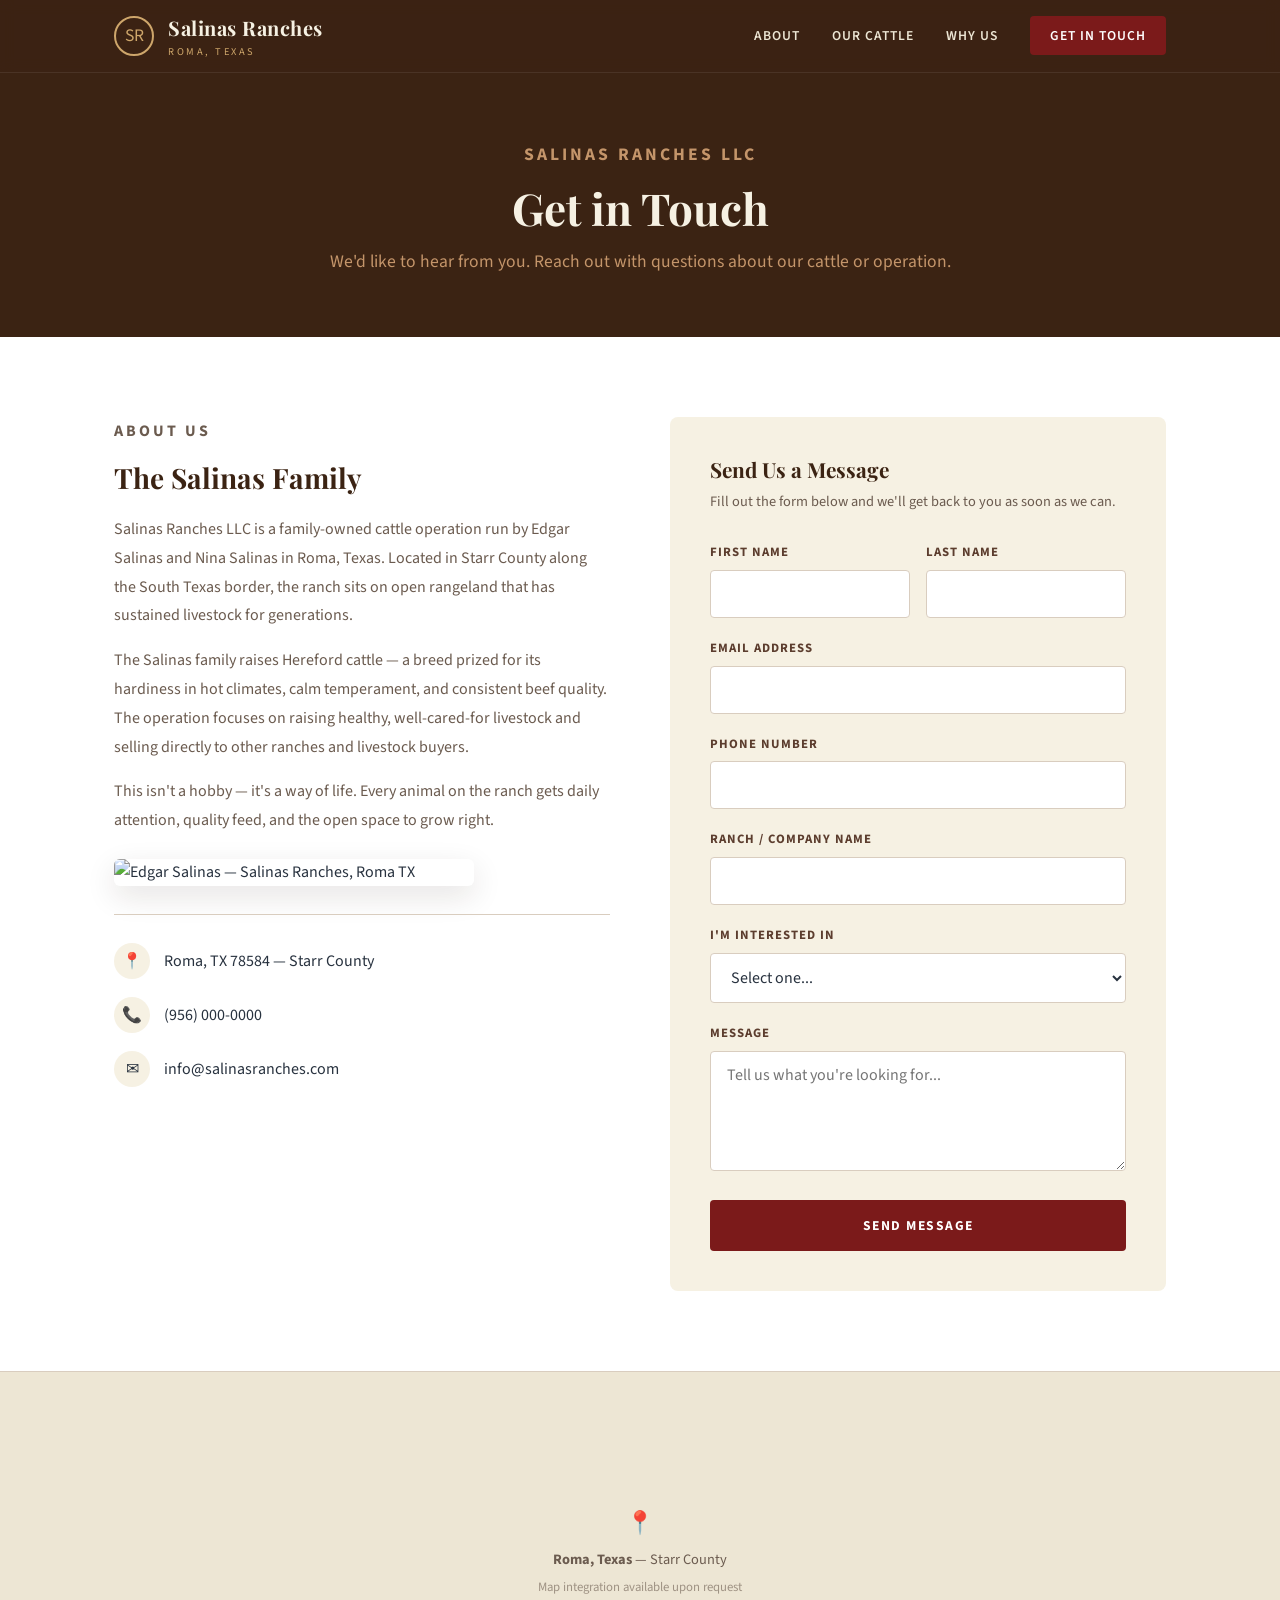
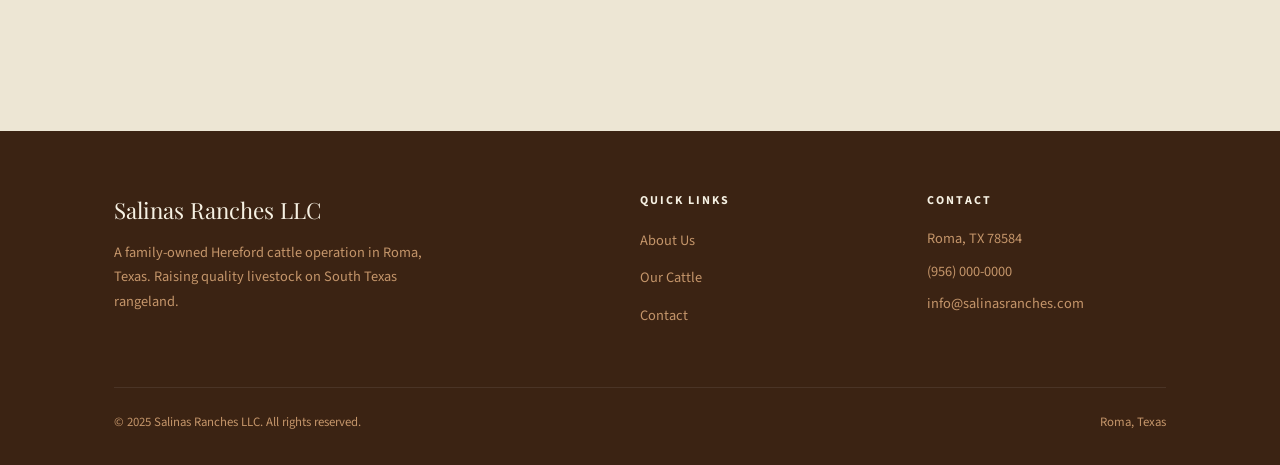
==== contact.html @ a9dc79f1 "feat: initial Salinas Ranches LLC website Two-page static site for a family-owned Hereford cattle ra" ====
<!DOCTYPE html>
<html lang="en">
<head>
  <meta charset="UTF-8">
  <meta name="viewport" content="width=device-width, initial-scale=1.0">
  <title>Contact Us — Salinas Ranches LLC | Roma, Texas</title>
  <meta name="description" content="Get in touch with Salinas Ranches LLC in Roma, Texas. Inquiries about Hereford cattle, livestock sales, and ranch operations.">

  <!-- Fonts -->
  <link rel="preconnect" href="https://fonts.googleapis.com">
  <link rel="preconnect" href="https://fonts.gstatic.com" crossorigin>
  <link href="https://fonts.googleapis.com/css2?family=Playfair+Display:wght@400;700&family=Source+Sans+3:wght@400;600;700&display=swap" rel="stylesheet">

  <link rel="stylesheet" href="css/style.css">
</head>
<body>

  <!-- ========== HEADER ========== -->
  <header class="site-header">
    <nav class="nav container">
      <a href="index.html" class="nav-brand">
        <div class="nav-brand-icon">SR</div>
        <div>
          <span class="nav-brand-text">Salinas Ranches</span>
          <span class="nav-brand-sub">Roma, Texas</span>
        </div>
      </a>

      <button class="nav-toggle" aria-label="Toggle navigation" onclick="document.querySelector('.nav-links').classList.toggle('open')">
        <span></span><span></span><span></span>
      </button>

      <ul class="nav-links">
        <li><a href="index.html#about">About</a></li>
        <li><a href="index.html#cattle">Our Cattle</a></li>
        <li><a href="index.html#values">Why Us</a></li>
        <li><a href="contact.html" class="nav-cta active">Get in Touch</a></li>
      </ul>
    </nav>
  </header>

  <!-- ========== PAGE HEADER ========== -->
  <section class="page-header">
    <div class="container">
      <p class="section-label">Salinas Ranches LLC</p>
      <h1>Get in Touch</h1>
      <p>We'd like to hear from you. Reach out with questions about our cattle or operation.</p>
    </div>
  </section>

  <!-- ========== CONTACT CONTENT ========== -->
  <section class="contact-section">
    <div class="container contact-grid">

      <!-- Left: About / Info -->
      <div class="contact-about">
        <p class="section-label">About Us</p>
        <h2>The Salinas Family</h2>
        <p>Salinas Ranches LLC is a family-owned cattle operation run by Edgar Salinas and Nina Salinas in Roma, Texas. Located in Starr County along the South Texas border, the ranch sits on open rangeland that has sustained livestock for generations.</p>
        <p>The Salinas family raises Hereford cattle — a breed prized for its hardiness in hot climates, calm temperament, and consistent beef quality. The operation focuses on raising healthy, well-cared-for livestock and selling directly to other ranches and livestock buyers.</p>
        <p>This isn't a hobby — it's a way of life. Every animal on the ranch gets daily attention, quality feed, and the open space to grow right.</p>

        <img src="images/heritage-edgar.jpg" alt="Edgar Salinas — Salinas Ranches, Roma TX" style="max-width: 360px;">

        <div class="contact-info-list">
          <div class="contact-info-item">
            <div class="icon">&#128205;</div>
            <span>Roma, TX 78584 &mdash; Starr County</span>
          </div>
          <div class="contact-info-item">
            <div class="icon">&#128222;</div>
            <span>(956) 000-0000</span>
          </div>
          <div class="contact-info-item">
            <div class="icon">&#9993;</div>
            <span>info@salinasranches.com</span>
          </div>
        </div>
      </div>

      <!-- Right: Contact Form -->
      <div class="contact-form-wrap">
        <h3>Send Us a Message</h3>
        <p>Fill out the form below and we'll get back to you as soon as we can.</p>

        <form id="contact-form" onsubmit="handleSubmit(event)">
          <div class="form-row">
            <div class="form-group">
              <label for="first-name">First Name</label>
              <input type="text" id="first-name" name="first_name" required>
            </div>
            <div class="form-group">
              <label for="last-name">Last Name</label>
              <input type="text" id="last-name" name="last_name" required>
            </div>
          </div>

          <div class="form-group">
            <label for="email">Email Address</label>
            <input type="email" id="email" name="email" required>
          </div>

          <div class="form-group">
            <label for="phone">Phone Number</label>
            <input type="tel" id="phone" name="phone">
          </div>

          <div class="form-group">
            <label for="company">Ranch / Company Name</label>
            <input type="text" id="company" name="company">
          </div>

          <div class="form-group">
            <label for="interest">I'm Interested In</label>
            <select id="interest" name="interest">
              <option value="" disabled selected>Select one...</option>
              <option value="buying">Buying Cattle</option>
              <option value="general">General Inquiry</option>
              <option value="partnership">Business Partnership</option>
              <option value="other">Other</option>
            </select>
          </div>

          <div class="form-group">
            <label for="message">Message</label>
            <textarea id="message" name="message" placeholder="Tell us what you're looking for..." required></textarea>
          </div>

          <button type="submit" class="btn-submit">Send Message</button>
        </form>

        <div id="form-success" style="display:none; text-align:center; padding: 40px 20px;">
          <div style="font-size: 2.5rem; margin-bottom: 16px;">&#10003;</div>
          <h3 style="margin-bottom: 8px;">Message Sent</h3>
          <p style="color: #6B5B4F;">Thank you for reaching out. We'll get back to you shortly.</p>
        </div>
      </div>

    </div>
  </section>

  <!-- ========== MAP PLACEHOLDER ========== -->
  <section class="map-section">
    <div style="text-align:center;">
      <p style="font-size: 1.4rem; margin-bottom: 6px;">&#128205;</p>
      <p><strong>Roma, Texas</strong> &mdash; Starr County</p>
      <p style="font-size: 0.8rem; margin-top: 4px; opacity: 0.6;">Map integration available upon request</p>
    </div>
  </section>

  <!-- ========== FOOTER ========== -->
  <footer class="site-footer">
    <div class="container">
      <div class="footer-grid">
        <div>
          <div class="footer-brand">Salinas Ranches LLC</div>
          <p class="footer-desc">A family-owned Hereford cattle operation in Roma, Texas. Raising quality livestock on South Texas rangeland.</p>
        </div>

        <div>
          <div class="footer-heading">Quick Links</div>
          <ul class="footer-links">
            <li><a href="index.html#about">About Us</a></li>
            <li><a href="index.html#cattle">Our Cattle</a></li>
            <li><a href="contact.html">Contact</a></li>
          </ul>
        </div>

        <div>
          <div class="footer-heading">Contact</div>
          <div class="footer-contact-item">Roma, TX 78584</div>
          <div class="footer-contact-item">(956) 000-0000</div>
          <div class="footer-contact-item">info@salinasranches.com</div>
        </div>
      </div>

      <div class="footer-bottom">
        <span>&copy; 2025 Salinas Ranches LLC. All rights reserved.</span>
        <span>Roma, Texas</span>
      </div>
    </div>
  </footer>

  <script>
    function handleSubmit(e) {
      e.preventDefault();
      // In production, this would send to a backend or service like Formspree
      document.getElementById('contact-form').style.display = 'none';
      document.getElementById('form-success').style.display = 'block';
    }
  </script>

</body>
</html>
---- css/style.css ----
/* ===================================================
   Salinas Ranches LLC — Roma, Texas
   =================================================== */

/* --- Reset & Base --- */
*, *::before, *::after {
  margin: 0;
  padding: 0;
  box-sizing: border-box;
}

:root {
  --brown-dark: #3B2313;
  --brown: #5C3D2E;
  --brown-medium: #8B5E3C;
  --brown-light: #C4956A;
  --maroon: #7B1A1A;
  --maroon-dark: #5A1010;
  --maroon-light: #9B2C2C;
  --gold: #CEA66B;
  --sage: #a09a7d;
  --cream: #F6F1E3;
  --cream-dark: #EDE6D4;
  --white: #FFFFFF;
  --text: #28323F;
  --text-light: #6B5B4F;
  --border: #D9CDBF;
}

html {
  scroll-behavior: smooth;
  font-size: 16px;
}

body {
  font-family: 'Source Sans 3', 'Segoe UI', sans-serif;
  color: var(--text);
  background: var(--cream);
  background-image: url("data:image/svg+xml,%3Csvg width='40' height='40' xmlns='http://www.w3.org/2000/svg'%3E%3Cfilter id='n'%3E%3CfeTurbulence type='fractalNoise' baseFrequency='0.9' numOctaves='4' stitchTiles='stitch'/%3E%3C/filter%3E%3Crect width='100%25' height='100%25' filter='url(%23n)' opacity='0.03'/%3E%3C/svg%3E");
  line-height: 1.7;
  -webkit-font-smoothing: antialiased;
}

img {
  max-width: 100%;
  height: auto;
  display: block;
}

a {
  color: var(--brown-medium);
  text-decoration: none;
  transition: color 0.2s;
}

a:hover {
  color: var(--maroon);
}

h1, h2, h3, h4 {
  font-family: 'Playfair Display', Georgia, serif;
  font-weight: 700;
  line-height: 1.2;
  color: var(--brown-dark);
}

/* --- Utility --- */
.container {
  max-width: 1100px;
  margin: 0 auto;
  padding: 0 24px;
}

.section-label {
  font-family: 'Source Sans 3', sans-serif;
  font-size: 0.75rem;
  font-weight: 700;
  letter-spacing: 3px;
  text-transform: uppercase;
  color: var(--maroon);
  margin-bottom: 12px;
}

.section-heading {
  font-size: 2.25rem;
  margin-bottom: 20px;
}

.section-divider {
  width: 60px;
  height: 3px;
  background: var(--gold);
  border: none;
  margin-bottom: 32px;
}

/* ===================================================
   HEADER / NAV
   =================================================== */
.site-header {
  position: fixed;
  top: 0;
  left: 0;
  right: 0;
  z-index: 100;
  background: rgba(59, 35, 19, 0.95);
  backdrop-filter: blur(8px);
  border-bottom: 1px solid rgba(255,255,255,0.08);
}

.nav {
  display: flex;
  align-items: center;
  justify-content: space-between;
  height: 72px;
}

.nav-brand {
  display: flex;
  align-items: center;
  gap: 14px;
  color: var(--cream);
  text-decoration: none;
}

.nav-brand-icon {
  width: 40px;
  height: 40px;
  border: 2px solid var(--gold);
  border-radius: 50%;
  display: flex;
  align-items: center;
  justify-content: center;
  font-size: 1.1rem;
  color: var(--gold);
}

.nav-brand-text {
  font-family: 'Playfair Display', Georgia, serif;
  font-size: 1.25rem;
  font-weight: 700;
  letter-spacing: 0.5px;
}

.nav-brand-sub {
  font-family: 'Source Sans 3', sans-serif;
  font-size: 0.65rem;
  letter-spacing: 2.5px;
  text-transform: uppercase;
  color: var(--gold);
  display: block;
  margin-top: -2px;
}

.nav-links {
  display: flex;
  align-items: center;
  gap: 32px;
  list-style: none;
}

.nav-links a {
  color: var(--cream-dark);
  font-size: 0.85rem;
  font-weight: 600;
  letter-spacing: 1px;
  text-transform: uppercase;
  padding: 4px 0;
  border-bottom: 2px solid transparent;
  transition: all 0.2s;
}

.nav-links a:hover,
.nav-links a.active {
  color: var(--white);
  border-bottom-color: var(--gold);
}

.nav-cta {
  background: var(--maroon) !important;
  color: var(--white) !important;
  padding: 10px 20px !important;
  border-radius: 4px;
  border-bottom: none !important;
}

.nav-cta:hover {
  background: var(--maroon-dark) !important;
}

/* Mobile nav toggle */
.nav-toggle {
  display: none;
  background: none;
  border: none;
  cursor: pointer;
  padding: 8px;
}

.nav-toggle span {
  display: block;
  width: 24px;
  height: 2px;
  background: var(--cream);
  margin: 5px 0;
  transition: all 0.3s;
}

/* ===================================================
   HERO
   =================================================== */
.hero {
  position: relative;
  min-height: 100vh;
  display: flex;
  align-items: center;
  overflow: hidden;
  background: var(--brown-dark);
}

.hero-bg {
  position: absolute;
  inset: 0;
  background-image: url('../images/hero-cattle.jpg');
  background-size: cover;
  background-position: center 40%;
  filter: brightness(0.45);
}

.hero-content {
  position: relative;
  z-index: 2;
  max-width: 680px;
  padding-top: 72px;
}

.hero-label {
  font-family: 'Source Sans 3', sans-serif;
  font-size: 0.75rem;
  font-weight: 700;
  letter-spacing: 4px;
  text-transform: uppercase;
  color: var(--gold);
  margin-bottom: 20px;
}

.hero h1 {
  font-size: 3.5rem;
  color: var(--white);
  margin-bottom: 24px;
  line-height: 1.1;
}

.hero p {
  font-size: 1.2rem;
  color: rgba(255,255,255,0.8);
  line-height: 1.7;
  margin-bottom: 36px;
  max-width: 520px;
}

.hero-actions {
  display: flex;
  gap: 16px;
  flex-wrap: wrap;
}

.btn {
  display: inline-block;
  padding: 14px 32px;
  font-family: 'Source Sans 3', sans-serif;
  font-size: 0.85rem;
  font-weight: 700;
  letter-spacing: 1.5px;
  text-transform: uppercase;
  border-radius: 4px;
  cursor: pointer;
  transition: all 0.25s;
  border: none;
  text-align: center;
}

.btn-primary {
  background: var(--maroon);
  color: var(--white);
}

.btn-primary:hover {
  background: var(--maroon-dark);
  color: var(--white);
}

.btn-outline {
  background: transparent;
  color: var(--white);
  border: 2px solid rgba(255,255,255,0.4);
}

.btn-outline:hover {
  border-color: var(--white);
  color: var(--white);
}

/* Scroll indicator */
.hero-scroll {
  position: absolute;
  bottom: 40px;
  left: 50%;
  transform: translateX(-50%);
  z-index: 2;
  text-align: center;
  color: rgba(255,255,255,0.5);
  font-size: 0.7rem;
  letter-spacing: 2px;
  text-transform: uppercase;
}

.hero-scroll-line {
  width: 1px;
  height: 48px;
  background: rgba(255,255,255,0.3);
  margin: 10px auto 0;
  animation: scrollPulse 2s ease-in-out infinite;
}

@keyframes scrollPulse {
  0%, 100% { opacity: 0.3; transform: scaleY(1); }
  50% { opacity: 0.8; transform: scaleY(1.2); }
}

/* ===================================================
   ABOUT SECTION
   =================================================== */
.about {
  padding: 100px 0;
  background: var(--white);
}

.about-grid {
  display: grid;
  grid-template-columns: 1fr 1fr;
  gap: 60px;
  align-items: center;
}

.about-image-wrap {
  position: relative;
}

.about-image-wrap img {
  border-radius: 6px;
  box-shadow: 0 20px 60px rgba(44, 24, 16, 0.15);
}

.about-image-badge {
  position: absolute;
  bottom: -20px;
  right: -20px;
  background: var(--maroon);
  color: var(--cream);
  padding: 20px 24px;
  border-radius: 6px;
  text-align: center;
  box-shadow: 0 10px 30px rgba(0,0,0,0.2);
}

.about-image-badge strong {
  display: block;
  font-family: 'Playfair Display', serif;
  font-size: 2rem;
}

.about-image-badge span {
  font-size: 0.7rem;
  letter-spacing: 2px;
  text-transform: uppercase;
  color: var(--gold);
}

.about-text p {
  color: var(--text-light);
  margin-bottom: 20px;
  font-size: 1.05rem;
}

.about-details {
  display: grid;
  grid-template-columns: 1fr 1fr;
  gap: 20px;
  margin-top: 32px;
}

.about-detail {
  display: flex;
  align-items: flex-start;
  gap: 12px;
}

.about-detail-icon {
  width: 40px;
  height: 40px;
  background: var(--cream);
  border-radius: 50%;
  display: flex;
  align-items: center;
  justify-content: center;
  flex-shrink: 0;
  font-size: 1rem;
}

.about-detail h4 {
  font-family: 'Source Sans 3', sans-serif;
  font-size: 0.85rem;
  font-weight: 700;
  margin-bottom: 2px;
}

.about-detail p {
  font-size: 0.85rem !important;
  margin-bottom: 0 !important;
  color: var(--text-light);
}

/* ===================================================
   CATTLE SECTION
   =================================================== */
.cattle {
  padding: 100px 0;
  background: var(--cream);
}

.cattle-header {
  text-align: center;
  max-width: 600px;
  margin: 0 auto 60px;
}

.cattle-header .section-divider {
  margin-left: auto;
  margin-right: auto;
}

.cattle-header p {
  color: var(--text-light);
  font-size: 1.05rem;
}

.cattle-gallery {
  display: grid;
  grid-template-columns: repeat(3, 1fr);
  gap: 24px;
}

.cattle-card {
  border-radius: 8px;
  overflow: hidden;
  background: var(--white);
  box-shadow: 0 4px 20px rgba(44, 24, 16, 0.08);
  transition: transform 0.3s, box-shadow 0.3s;
}

.cattle-card:hover {
  transform: translateY(-4px);
  box-shadow: 0 12px 40px rgba(44, 24, 16, 0.15);
}

.cattle-card img {
  width: 100%;
  height: 280px;
  object-fit: cover;
}

.cattle-card-body {
  padding: 20px 24px;
}

.cattle-card-body h3 {
  font-size: 1.1rem;
  margin-bottom: 6px;
}

.cattle-card-body p {
  font-size: 0.9rem;
  color: var(--text-light);
}

/* ===================================================
   VALUES / FEATURES STRIP
   =================================================== */
.values {
  padding: 80px 0;
  background: var(--brown-dark);
  color: var(--cream);
}

.values-grid {
  display: grid;
  grid-template-columns: repeat(3, 1fr);
  gap: 48px;
  text-align: center;
}

.value-item-icon {
  font-size: 2rem;
  margin-bottom: 16px;
}

.value-item h3 {
  font-family: 'Source Sans 3', sans-serif;
  font-size: 1rem;
  font-weight: 700;
  letter-spacing: 1px;
  text-transform: uppercase;
  color: var(--cream);
  margin-bottom: 10px;
}

.value-item p {
  font-size: 0.9rem;
  color: var(--brown-light);
  line-height: 1.6;
  max-width: 280px;
  margin: 0 auto;
}

/* ===================================================
   CTA BANNER
   =================================================== */
.cta-banner {
  padding: 80px 0;
  background: var(--maroon);
  text-align: center;
  color: var(--white);
}

.cta-banner h2 {
  color: var(--white);
  font-size: 2rem;
  margin-bottom: 16px;
}

.cta-banner p {
  font-size: 1.1rem;
  color: rgba(255,255,255,0.8);
  margin-bottom: 32px;
  max-width: 500px;
  margin-left: auto;
  margin-right: auto;
}

.btn-white {
  background: var(--white);
  color: var(--maroon);
}

.btn-white:hover {
  background: var(--cream);
  color: var(--maroon-dark);
}

/* ===================================================
   FOOTER
   =================================================== */
.site-footer {
  padding: 60px 0 32px;
  background: var(--brown-dark);
  color: var(--brown-light);
}

.footer-grid {
  display: grid;
  grid-template-columns: 2fr 1fr 1fr;
  gap: 48px;
  margin-bottom: 48px;
}

.footer-brand {
  font-family: 'Playfair Display', serif;
  font-size: 1.4rem;
  color: var(--cream);
  margin-bottom: 12px;
}

.footer-desc {
  font-size: 0.9rem;
  line-height: 1.7;
  max-width: 340px;
}

.footer-heading {
  font-family: 'Source Sans 3', sans-serif;
  font-size: 0.75rem;
  font-weight: 700;
  letter-spacing: 2px;
  text-transform: uppercase;
  color: var(--cream);
  margin-bottom: 16px;
}

.footer-links {
  list-style: none;
}

.footer-links li {
  margin-bottom: 10px;
}

.footer-links a {
  color: var(--brown-light);
  font-size: 0.9rem;
}

.footer-links a:hover {
  color: var(--cream);
}

.footer-contact-item {
  font-size: 0.9rem;
  margin-bottom: 8px;
}

.footer-bottom {
  border-top: 1px solid rgba(255,255,255,0.08);
  padding-top: 24px;
  display: flex;
  justify-content: space-between;
  align-items: center;
  font-size: 0.8rem;
}

/* ===================================================
   CONTACT PAGE
   =================================================== */
.page-header {
  padding: 140px 0 60px;
  background: var(--brown-dark);
  text-align: center;
  color: var(--cream);
}

.page-header h1 {
  color: var(--cream);
  font-size: 2.75rem;
  margin-bottom: 12px;
}

.page-header p {
  color: var(--brown-light);
  font-size: 1.1rem;
}

.contact-section {
  padding: 80px 0;
  background: var(--white);
}

.contact-grid {
  display: grid;
  grid-template-columns: 1fr 1fr;
  gap: 60px;
  align-items: start;
}

.contact-about h2 {
  font-size: 1.75rem;
  margin-bottom: 20px;
}

.contact-about p {
  color: var(--text-light);
  font-size: 1rem;
  margin-bottom: 16px;
  line-height: 1.8;
}

.contact-about img {
  border-radius: 6px;
  margin-top: 24px;
  box-shadow: 0 10px 30px rgba(44, 24, 16, 0.12);
}

.contact-info-list {
  margin-top: 28px;
  padding-top: 28px;
  border-top: 1px solid var(--border);
}

.contact-info-item {
  display: flex;
  align-items: center;
  gap: 14px;
  margin-bottom: 18px;
  font-size: 1rem;
}

.contact-info-item .icon {
  width: 36px;
  height: 36px;
  background: var(--cream);
  border-radius: 50%;
  display: flex;
  align-items: center;
  justify-content: center;
  flex-shrink: 0;
}

/* Form styles */
.contact-form-wrap {
  background: var(--cream);
  border-radius: 8px;
  padding: 40px;
}

.contact-form-wrap h3 {
  font-size: 1.3rem;
  margin-bottom: 8px;
}

.contact-form-wrap > p {
  color: var(--text-light);
  font-size: 0.9rem;
  margin-bottom: 28px;
}

.form-group {
  margin-bottom: 20px;
}

.form-group label {
  display: block;
  font-size: 0.8rem;
  font-weight: 700;
  letter-spacing: 1px;
  text-transform: uppercase;
  color: var(--brown);
  margin-bottom: 6px;
}

.form-group input,
.form-group textarea,
.form-group select {
  width: 100%;
  padding: 12px 16px;
  font-family: 'Source Sans 3', sans-serif;
  font-size: 1rem;
  color: var(--text);
  background: var(--white);
  border: 1px solid var(--border);
  border-radius: 4px;
  transition: border-color 0.2s;
}

.form-group input:focus,
.form-group textarea:focus,
.form-group select:focus {
  outline: none;
  border-color: var(--maroon);
}

.form-group textarea {
  min-height: 120px;
  resize: vertical;
}

.form-row {
  display: grid;
  grid-template-columns: 1fr 1fr;
  gap: 16px;
}

.btn-submit {
  width: 100%;
  padding: 16px;
  background: var(--maroon);
  color: var(--white);
  font-family: 'Source Sans 3', sans-serif;
  font-size: 0.85rem;
  font-weight: 700;
  letter-spacing: 1.5px;
  text-transform: uppercase;
  border: none;
  border-radius: 4px;
  cursor: pointer;
  transition: background 0.25s;
}

.btn-submit:hover {
  background: var(--maroon-dark);
}

/* ===================================================
   MAP PLACEHOLDER
   =================================================== */
.map-section {
  height: 360px;
  background: var(--cream-dark);
  display: flex;
  align-items: center;
  justify-content: center;
  color: var(--text-light);
  font-size: 0.9rem;
  border-top: 1px solid var(--border);
}

/* ===================================================
   RESPONSIVE
   =================================================== */
@media (max-width: 900px) {
  .about-grid,
  .contact-grid {
    grid-template-columns: 1fr;
    gap: 40px;
  }

  .cattle-gallery {
    grid-template-columns: 1fr 1fr;
  }

  .footer-grid {
    grid-template-columns: 1fr;
    gap: 32px;
  }

  .values-grid {
    grid-template-columns: 1fr;
    gap: 40px;
  }

  .hero h1 {
    font-size: 2.5rem;
  }

  .section-heading {
    font-size: 1.75rem;
  }

  .about-image-badge {
    bottom: -12px;
    right: 12px;
  }
}

@media (max-width: 640px) {
  .nav-links {
    display: none;
    position: absolute;
    top: 72px;
    left: 0;
    right: 0;
    background: var(--brown-dark);
    flex-direction: column;
    padding: 24px;
    gap: 20px;
    border-top: 1px solid rgba(255,255,255,0.08);
  }

  .nav-links.open {
    display: flex;
  }

  .nav-toggle {
    display: block;
  }

  .hero {
    min-height: 85vh;
  }

  .hero h1 {
    font-size: 2rem;
  }

  .hero p {
    font-size: 1rem;
  }

  .hero-actions {
    flex-direction: column;
  }

  .cattle-gallery {
    grid-template-columns: 1fr;
  }

  .form-row {
    grid-template-columns: 1fr;
  }

  .contact-form-wrap {
    padding: 28px 20px;
  }

  .footer-bottom {
    flex-direction: column;
    gap: 8px;
    text-align: center;
  }
}
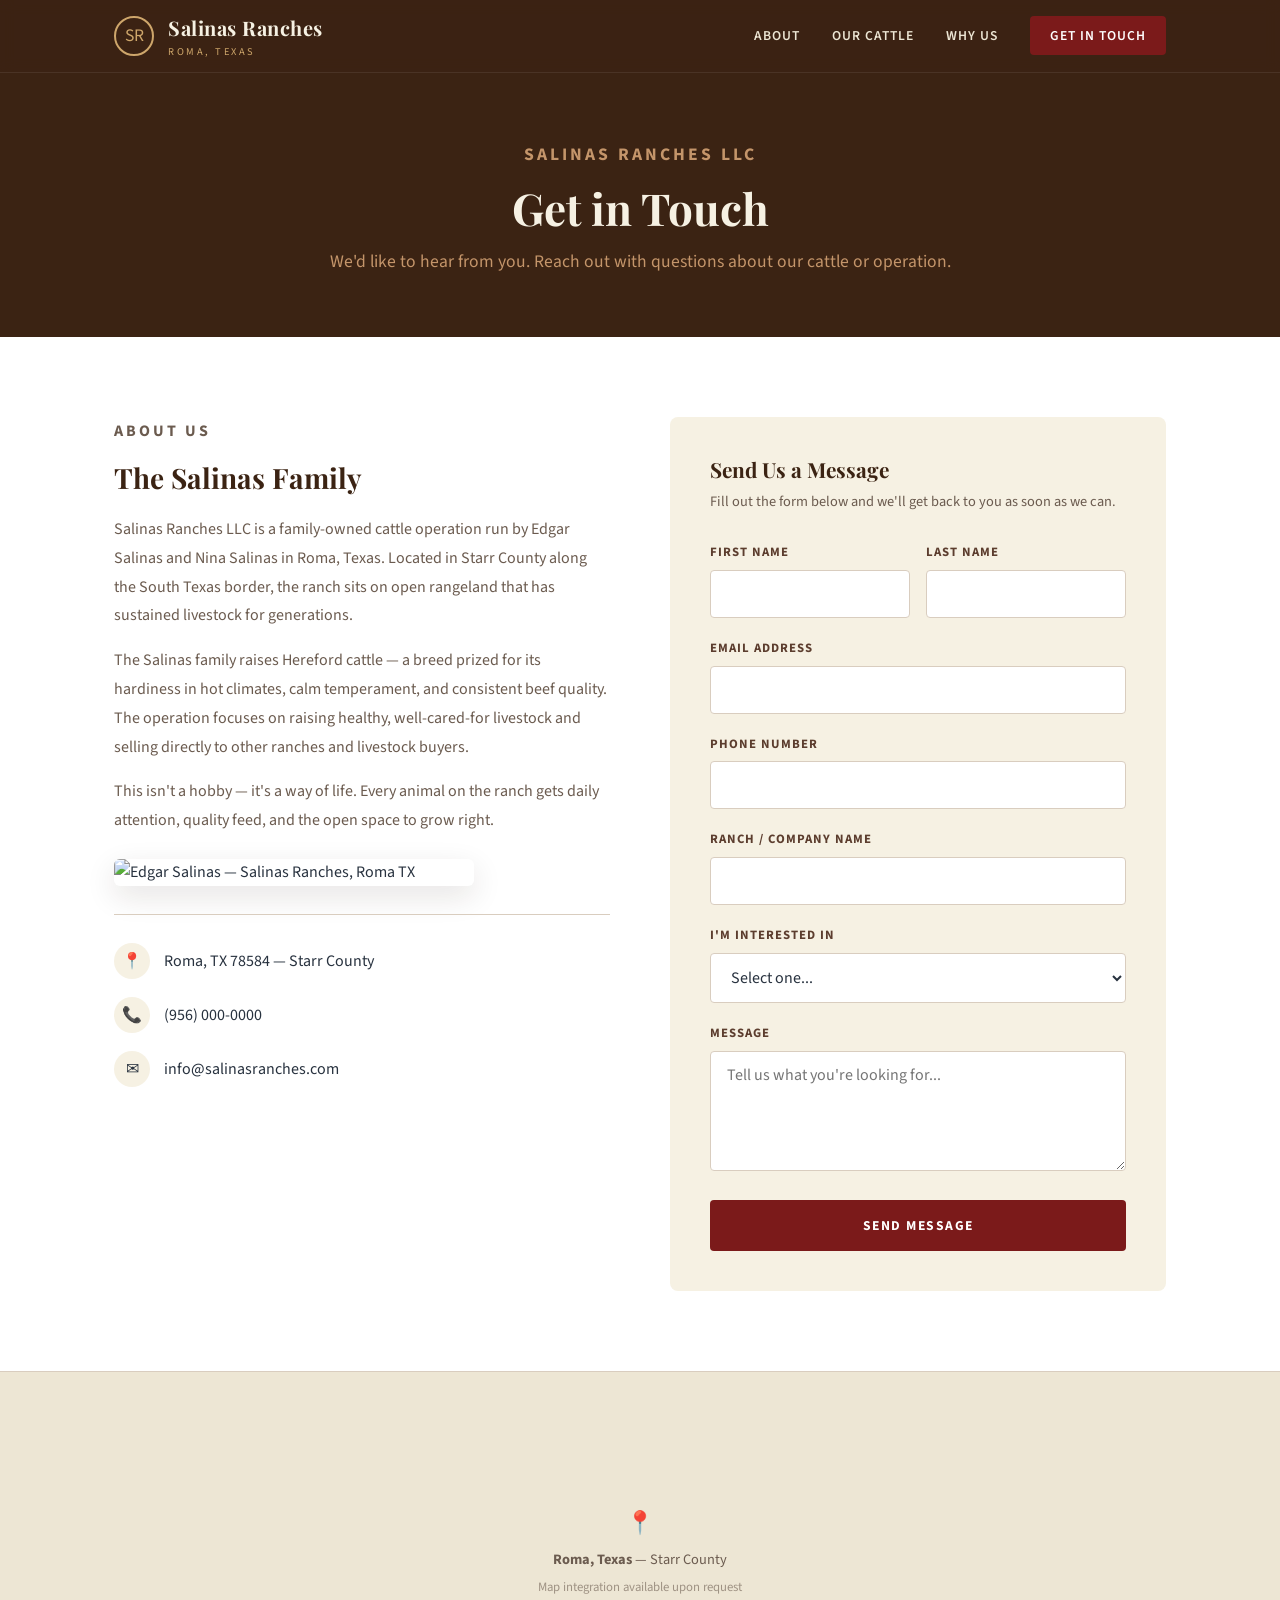
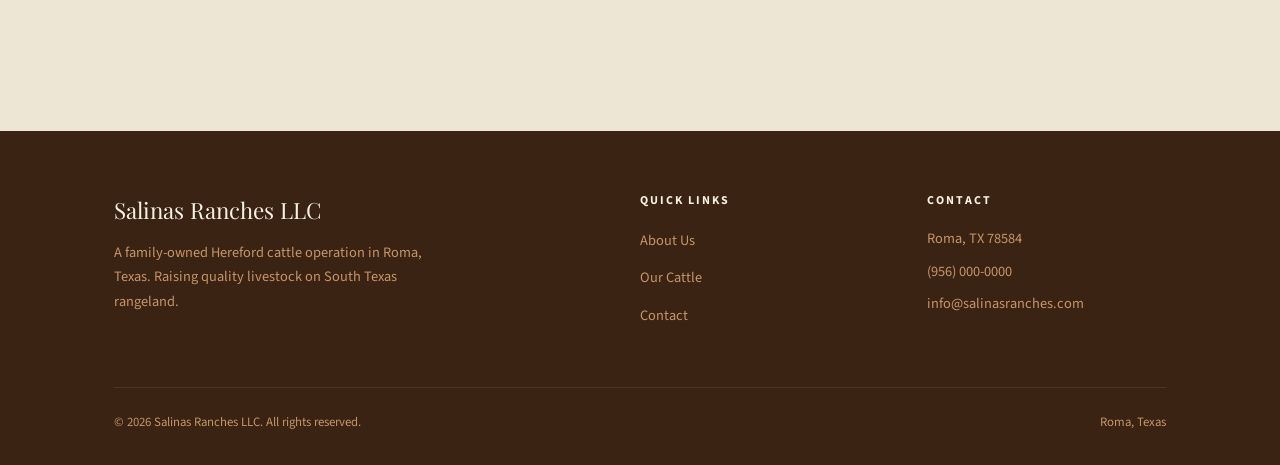
==== commit f626aedc: "Add cattle photos and fix copyright year to 2026 Co-Authored-By: Claude Opus 4.6 (1M context) <norep" ====
--- a/contact.html
+++ b/contact.html
@@ -175,7 +175,7 @@
       </div>
 
       <div class="footer-bottom">
-        <span>&copy; 2025 Salinas Ranches LLC. All rights reserved.</span>
+        <span>&copy; 2026 Salinas Ranches LLC. All rights reserved.</span>
         <span>Roma, Texas</span>
       </div>
     </div>
